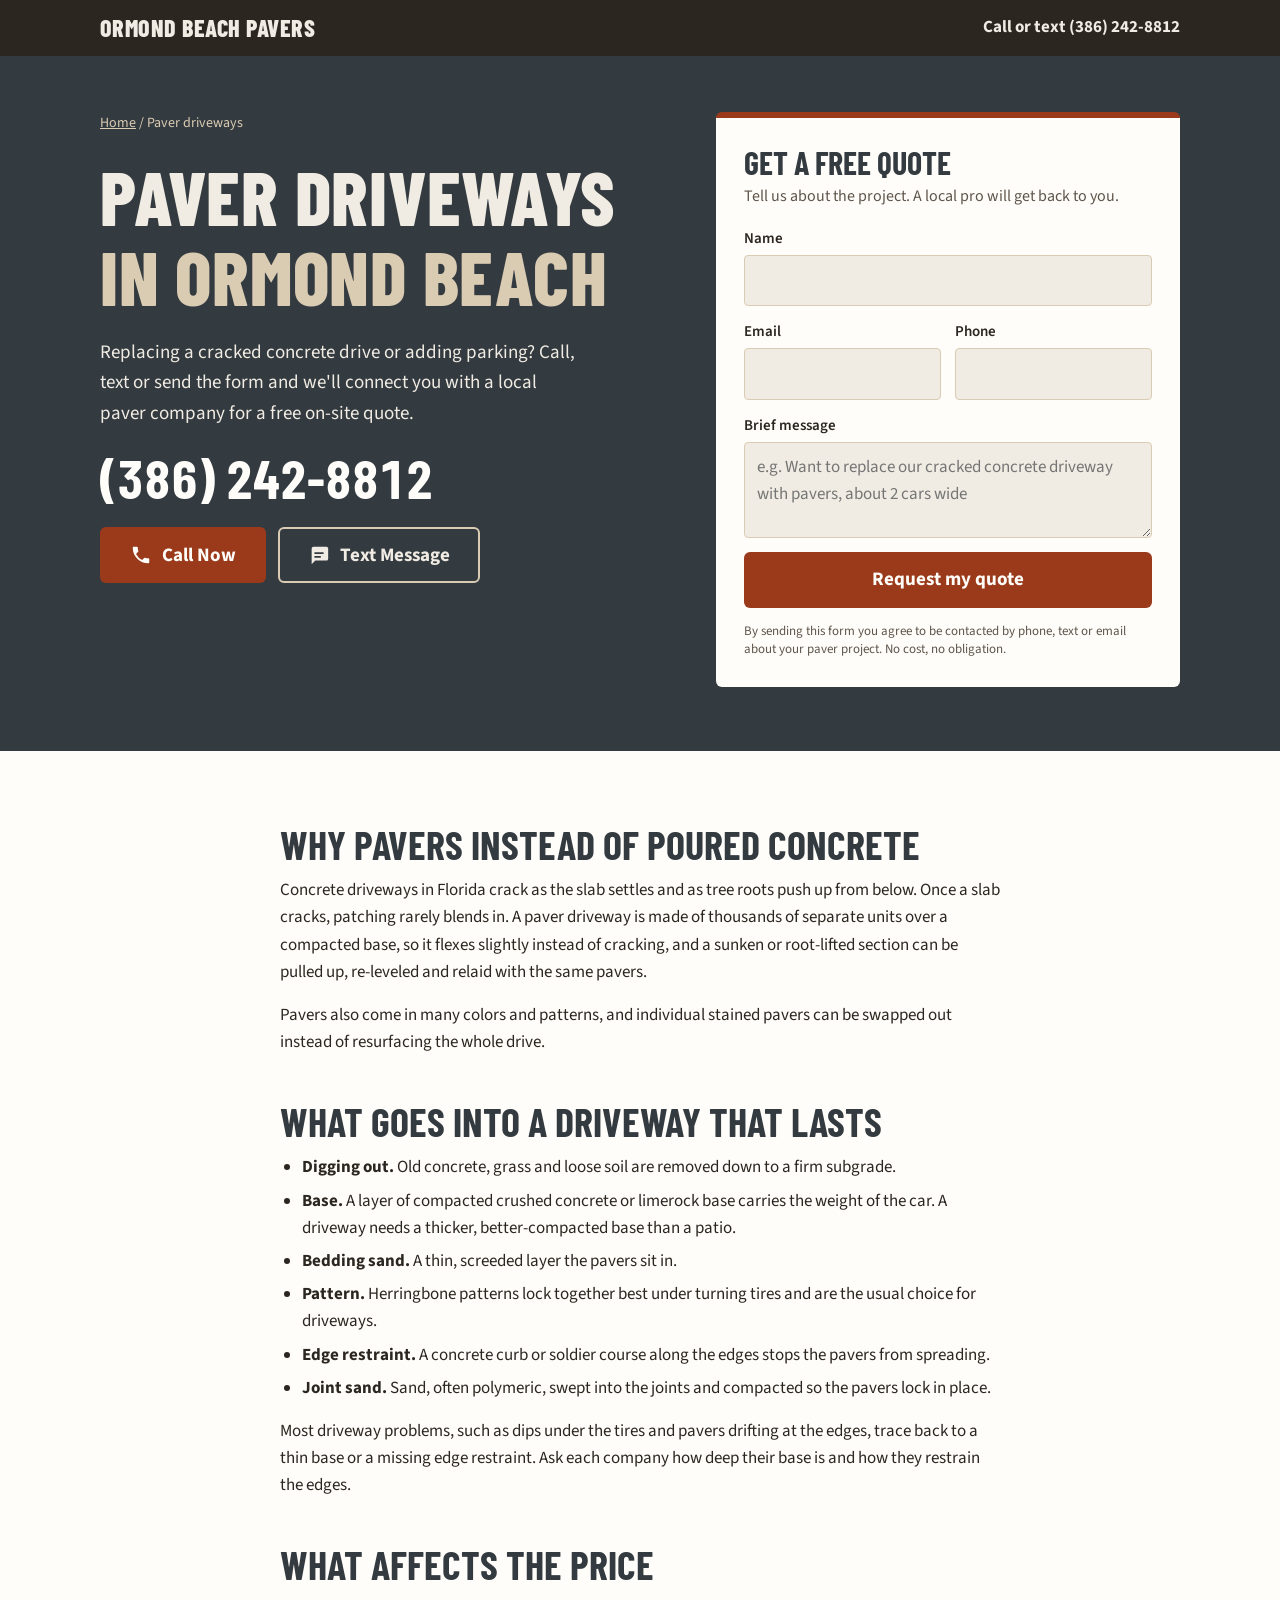
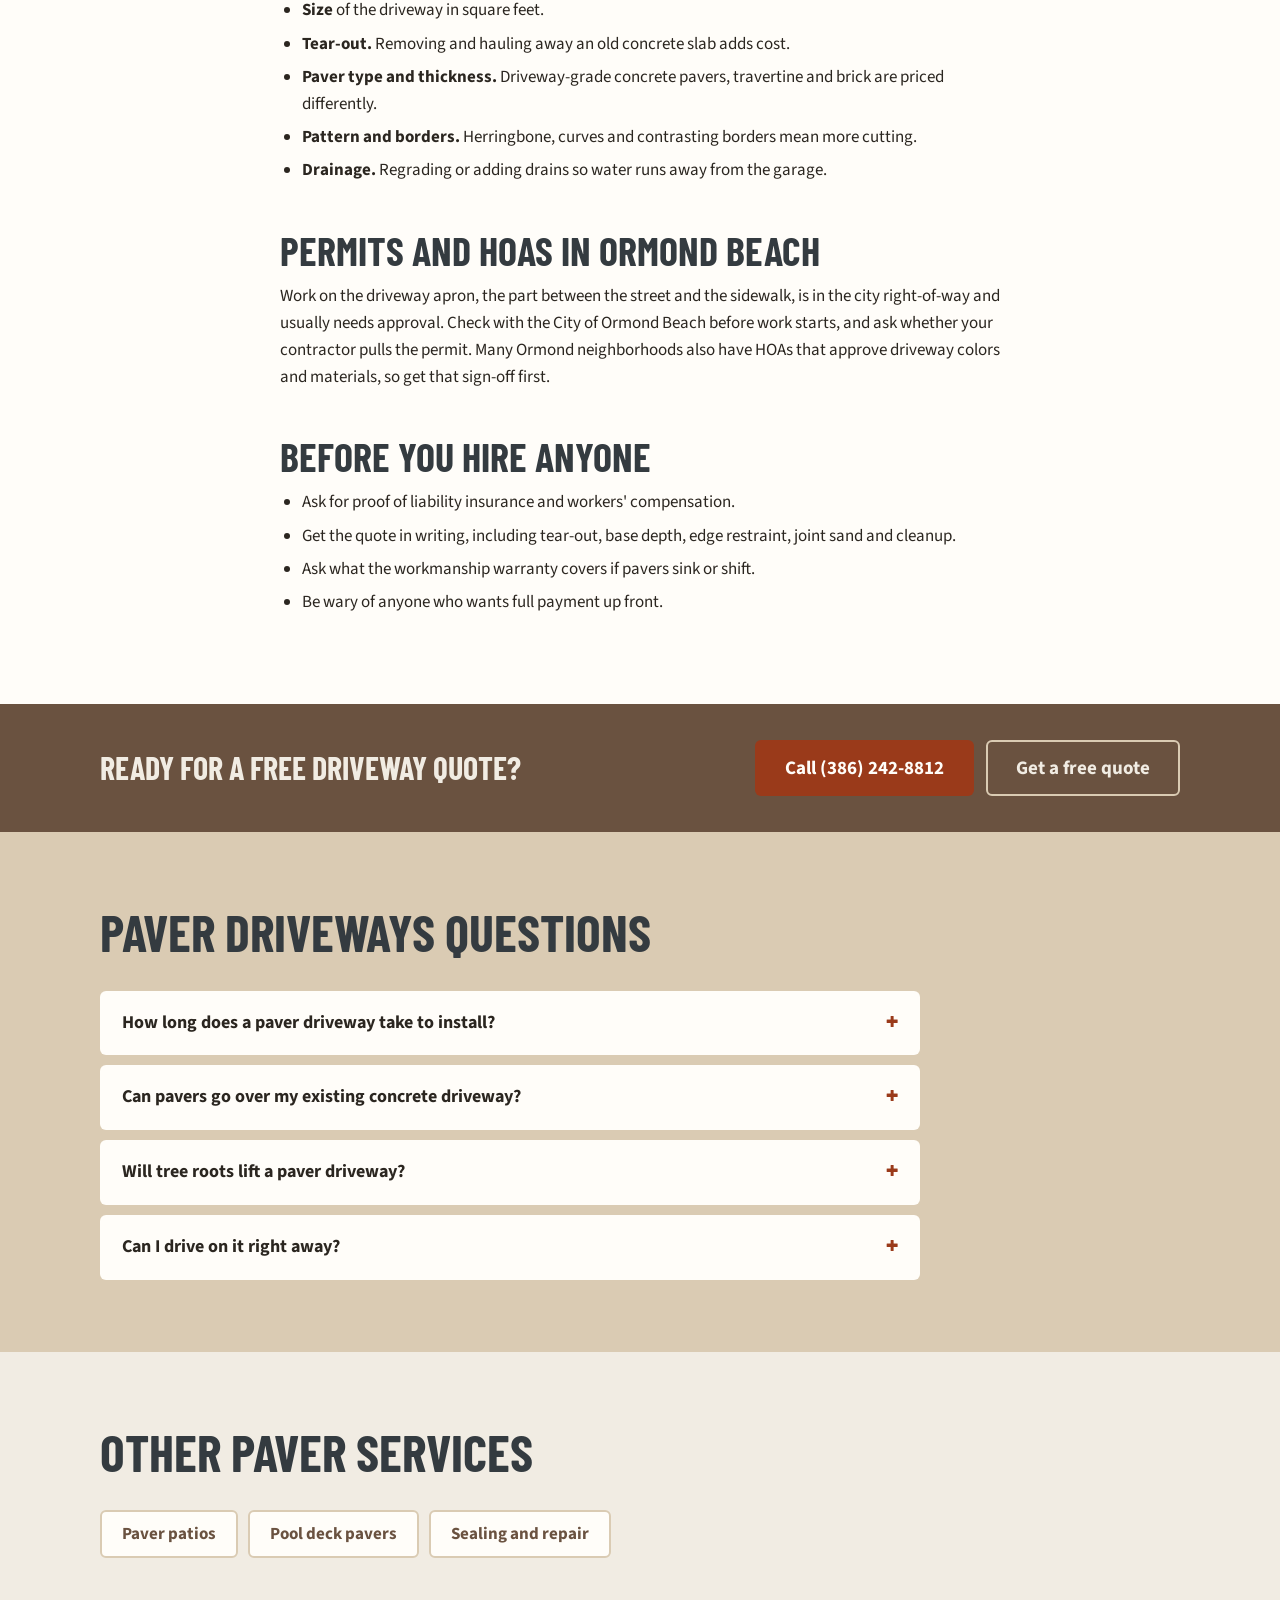
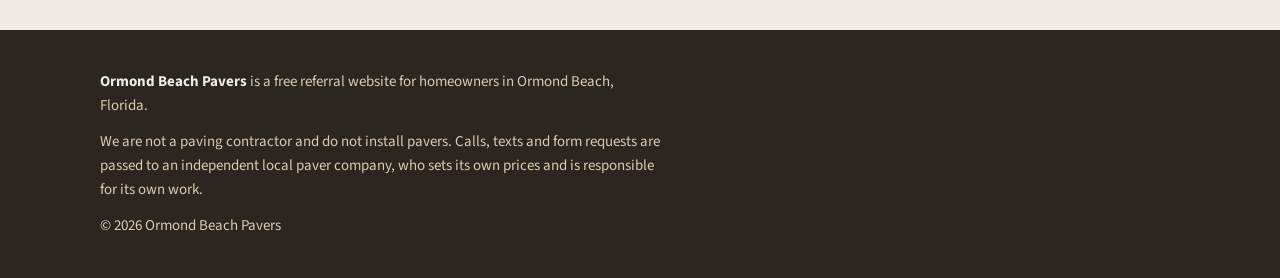
==== paver-driveways/index.html @ f821b0a3 "Add Ormond Beach Pavers site: homepage, four service pages and quote form Homepage plus pages for pa" ====
<!doctype html>
<html lang="en">
<head>
<meta charset="utf-8">
<meta name="viewport" content="width=device-width, initial-scale=1, viewport-fit=cover">
<title>Paver Driveways in Ormond Beach, FL | Free Quotes</title>
<meta name="description" content="Planning a new paver driveway in Ormond Beach? Call or text (386) 242-8812 to get connected with a local paver company for a free on-site quote. New driveways, concrete replacement and extensions.">
<link rel="canonical" href="https://ormondbeachpavers.com/paver-driveways/">
<meta property="og:type" content="website">
<meta property="og:site_name" content="Ormond Beach Pavers">
<meta property="og:title" content="Paver Driveways in Ormond Beach, FL | Free Quotes">
<meta property="og:description" content="Planning a new paver driveway in Ormond Beach? Call or text (386) 242-8812 to get connected with a local paver company for a free on-site quote. New driveways, concrete replacement and extensions.">
<meta property="og:url" content="https://ormondbeachpavers.com/paver-driveways/">
<meta property="og:locale" content="en_US">
<link rel="preconnect" href="https://fonts.googleapis.com">
<link rel="preconnect" href="https://fonts.gstatic.com" crossorigin>
<link rel="stylesheet" href="https://fonts.googleapis.com/css2?family=Barlow+Condensed:wght@600;700;800&family=Source+Sans+3:wght@400;600;700&display=swap">
<link rel="stylesheet" href="/site.css">
<script type="application/ld+json">
{
 "@context": "https://schema.org",
 "@type": "Service",
 "name": "Paver Driveways referrals in Ormond Beach",
 "serviceType": "Paver Driveways",
 "description": "Planning a new paver driveway in Ormond Beach? Call or text (386) 242-8812 to get connected with a local paver company for a free on-site quote. New driveways, concrete replacement and extensions.",
 "url": "https://ormondbeachpavers.com/paver-driveways/",
 "areaServed": {
  "@type": "City",
  "name": "Ormond Beach",
  "containedInPlace": {
   "@type": "State",
   "name": "Florida"
  }
 },
 "provider": {
  "@type": "Organization",
  "name": "Ormond Beach Pavers",
  "url": "https://ormondbeachpavers.com/"
 }
}
</script>
<script type="application/ld+json">
{
 "@context": "https://schema.org",
 "@type": "BreadcrumbList",
 "itemListElement": [
  {
   "@type": "ListItem",
   "position": 1,
   "name": "Home",
   "item": "https://ormondbeachpavers.com/"
  },
  {
   "@type": "ListItem",
   "position": 2,
   "name": "Paver driveways",
   "item": "https://ormondbeachpavers.com/paver-driveways/"
  }
 ]
}
</script>
<script type="application/ld+json">
{
 "@context": "https://schema.org",
 "@type": "FAQPage",
 "mainEntity": [
  {
   "@type": "Question",
   "name": "How long does a paver driveway take to install?",
   "acceptedAnswer": {
    "@type": "Answer",
    "text": "Most residential driveways take a few days once work starts, including tear-out of the old slab. Larger driveways, curved designs and rain delays can stretch that out."
   }
  },
  {
   "@type": "Question",
   "name": "Can pavers go over my existing concrete driveway?",
   "acceptedAnswer": {
    "@type": "Answer",
    "text": "Sometimes. If the slab is sound and level, some companies lay thinner pavers over it with a bonded bed. A cracked or settling slab usually has to come out first, because the pavers will follow the cracks."
   }
  },
  {
   "@type": "Question",
   "name": "Will tree roots lift a paver driveway?",
   "acceptedAnswer": {
    "@type": "Answer",
    "text": "Roots can still push pavers up, but a lifted section can be pulled up, the root problem dealt with, and the same pavers relaid. With concrete, the slab cracks and has to be cut out and patched."
   }
  },
  {
   "@type": "Question",
   "name": "Can I drive on it right away?",
   "acceptedAnswer": {
    "@type": "Answer",
    "text": "Usually yes, once the joint sand is in and compacted. If polymeric sand is used, the company may ask you to keep off it for a day or so while it cures."
   }
  }
 ]
}
</script>
</head>
<body>
<div class="topbar">
  <div class="wrap">
    <a class="brand" href="/">Ormond Beach Pavers</a>
    <a class="top-phone" href="tel:+13862428812">Call or text (386) 242-8812</a>
  </div>
</div>

<header class="hero page">
  <div class="wrap hero-grid">
    <div class="hero-copy">
      <nav class="crumbs" aria-label="Breadcrumb"><a href="/">Home</a> / Paver driveways</nav>
      <h1>Paver Driveways <span>in Ormond Beach</span></h1>
      <p class="lede">Replacing a cracked concrete drive or adding parking? Call, text or send the form and we'll connect you with a local paver company for a free on-site quote.</p>
      <a class="phone" href="tel:+13862428812">(386) 242-8812</a>
      <div class="ctas">
        <a class="btn btn-rust" href="tel:+13862428812">
          <svg viewBox="0 0 24 24" fill="currentColor" aria-hidden="true"><path d="M6.6 10.8a15.1 15.1 0 0 0 6.6 6.6l2.2-2.2a1 1 0 0 1 1-.25 11.4 11.4 0 0 0 3.6.57 1 1 0 0 1 1 1V20a1 1 0 0 1-1 1A17 17 0 0 1 3 4a1 1 0 0 1 1-1h3.5a1 1 0 0 1 1 1c0 1.25.2 2.45.57 3.57a1 1 0 0 1-.25 1z"/></svg>
          Call Now
        </a>
        <a class="btn btn-outline" href="sms:+13862428812">
          <svg viewBox="0 0 24 24" fill="currentColor" aria-hidden="true"><path d="M4 3h16a2 2 0 0 1 2 2v11a2 2 0 0 1-2 2H8l-4 4V5a2 2 0 0 1 2-2zm3 6v2h10V9zm0 4v2h7v-2z"/></svg>
          Text Message
        </a>
      </div>
    </div>

    <div class="quote" id="quote">
      <h2>Get a free quote</h2>
      <p class="sub">Tell us about the project. A local pro will get back to you.</p>
      <form id="lead-form" action="/api/lead" method="post" novalidate>
        <div class="hp" aria-hidden="true"><label for="company">Company</label><input id="company" name="company" type="text" tabindex="-1" autocomplete="off"></div>
        <div class="field">
          <label for="name">Name</label>
          <input id="name" name="name" type="text" autocomplete="name" required>
        </div>
        <div class="row2">
          <div class="field">
            <label for="email">Email</label>
            <input id="email" name="email" type="email" autocomplete="email" required>
          </div>
          <div class="field">
            <label for="phone">Phone</label>
            <input id="phone" name="phone" type="tel" autocomplete="tel" required>
          </div>
        </div>
        <div class="field">
          <label for="message">Brief message</label>
          <textarea id="message" name="message" placeholder="e.g. Want to replace our cracked concrete driveway with pavers, about 2 cars wide"></textarea>
        </div>
        <button class="btn btn-rust" type="submit">Request my quote</button>
        <p class="consent">By sending this form you agree to be contacted by phone, text or email about your paver project. No cost, no obligation.</p>
        <p class="form-msg" id="form-msg" hidden></p>
      </form>
    </div>
  </div>
</header>

<main>
  <section class="block article">
    <div class="wrap prose">
<h2>Why pavers instead of poured concrete</h2>
<p>Concrete driveways in Florida crack as the slab settles and as tree roots push up from below. Once a slab cracks, patching rarely blends in. A paver driveway is made of thousands of separate units over a compacted base, so it flexes slightly instead of cracking, and a sunken or root-lifted section can be pulled up, re-leveled and relaid with the same pavers.</p>
<p>Pavers also come in many colors and patterns, and individual stained pavers can be swapped out instead of resurfacing the whole drive.</p>

<h2>What goes into a driveway that lasts</h2>
<ul>
<li><strong>Digging out.</strong> Old concrete, grass and loose soil are removed down to a firm subgrade.</li>
<li><strong>Base.</strong> A layer of compacted crushed concrete or limerock base carries the weight of the car. A driveway needs a thicker, better-compacted base than a patio.</li>
<li><strong>Bedding sand.</strong> A thin, screeded layer the pavers sit in.</li>
<li><strong>Pattern.</strong> Herringbone patterns lock together best under turning tires and are the usual choice for driveways.</li>
<li><strong>Edge restraint.</strong> A concrete curb or soldier course along the edges stops the pavers from spreading.</li>
<li><strong>Joint sand.</strong> Sand, often polymeric, swept into the joints and compacted so the pavers lock in place.</li>
</ul>
<p>Most driveway problems, such as dips under the tires and pavers drifting at the edges, trace back to a thin base or a missing edge restraint. Ask each company how deep their base is and how they restrain the edges.</p>

<h2>What affects the price</h2>
<ul>
<li><strong>Size</strong> of the driveway in square feet.</li>
<li><strong>Tear-out.</strong> Removing and hauling away an old concrete slab adds cost.</li>
<li><strong>Paver type and thickness.</strong> Driveway-grade concrete pavers, travertine and brick are priced differently.</li>
<li><strong>Pattern and borders.</strong> Herringbone, curves and contrasting borders mean more cutting.</li>
<li><strong>Drainage.</strong> Regrading or adding drains so water runs away from the garage.</li>
</ul>

<h2>Permits and HOAs in Ormond Beach</h2>
<p>Work on the driveway apron, the part between the street and the sidewalk, is in the city right-of-way and usually needs approval. Check with the City of Ormond Beach before work starts, and ask whether your contractor pulls the permit. Many Ormond neighborhoods also have HOAs that approve driveway colors and materials, so get that sign-off first.</p>

<h2>Before you hire anyone</h2>
<ul>
<li>Ask for proof of liability insurance and workers' compensation.</li>
<li>Get the quote in writing, including tear-out, base depth, edge restraint, joint sand and cleanup.</li>
<li>Ask what the workmanship warranty covers if pavers sink or shift.</li>
<li>Be wary of anyone who wants full payment up front.</li>
</ul>
    </div>
  </section>

  <div class="mid-cta">
    <div class="wrap">
      <p>Ready for a free driveway quote?</p>
      <div class="ctas">
        <a class="btn btn-rust" href="tel:+13862428812">Call (386) 242-8812</a>
        <a class="btn btn-outline" href="#quote">Get a free quote</a>
      </div>
    </div>
  </div>

  <section class="block faq">
    <div class="wrap">
      <div class="section-head">
        <h2>Paver Driveways questions</h2>
      </div>
      <div class="faq-list">
        <details>
          <summary>How long does a paver driveway take to install?</summary>
          <p>Most residential driveways take a few days once work starts, including tear-out of the old slab. Larger driveways, curved designs and rain delays can stretch that out.</p>
        </details>
        <details>
          <summary>Can pavers go over my existing concrete driveway?</summary>
          <p>Sometimes. If the slab is sound and level, some companies lay thinner pavers over it with a bonded bed. A cracked or settling slab usually has to come out first, because the pavers will follow the cracks.</p>
        </details>
        <details>
          <summary>Will tree roots lift a paver driveway?</summary>
          <p>Roots can still push pavers up, but a lifted section can be pulled up, the root problem dealt with, and the same pavers relaid. With concrete, the slab cracks and has to be cut out and patched.</p>
        </details>
        <details>
          <summary>Can I drive on it right away?</summary>
          <p>Usually yes, once the joint sand is in and compacted. If polymeric sand is used, the company may ask you to keep off it for a day or so while it cures.</p>
        </details>
      </div>
    </div>
  </section>

  <section class="block other">
    <div class="wrap">
      <div class="section-head">
        <h2>Other paver services</h2>
      </div>
      <ul class="other-list">
        <li><a href="/paver-patios/">Paver patios</a></li>
        <li><a href="/pool-deck-pavers/">Pool deck pavers</a></li>
        <li><a href="/paver-sealing-repair/">Sealing and repair</a></li>
      </ul>
    </div>
  </section>
</main>

<footer>
  <div class="wrap">
    <p><strong>Ormond Beach Pavers</strong> is a free referral website for homeowners in Ormond Beach, Florida.</p>
    <p>We are not a paving contractor and do not install pavers. Calls, texts and form requests are passed to an independent local paver company, who sets its own prices and is responsible for its own work.</p>
    <p>&copy; 2026 Ormond Beach Pavers</p>
  </div>
</footer>

<div class="callbar" aria-label="Contact">
  <a class="btn btn-rust" href="tel:+13862428812">Call Now</a>
  <a class="btn btn-outline" href="sms:+13862428812">Text</a>
</div>

<script src="/form.js" defer></script>
</body>
</html>
---- site.css ----
/* Layout: one strong hero (name, number, CTAs beside the quote form), then services grid, FAQ list, plain disclosure footer. */
:root {
  --cream: #f1ece3;
  --tan: #dacbb3;
  --camel: #b8996f;
  --bark: #6a5240;
  --moss: #4f585d;
  --moss-deep: #343b40;
  --rust: #9a3a1a;
  --rust-hover: #b14822;
  --ink: #2b2620;
  --muted: #5e554b;
  --white: #fffdf9;
  --display: "Barlow Condensed", "Arial Narrow", "Roboto Condensed", sans-serif;
  --body: "Source Sans 3", "Segoe UI", Roboto, Helvetica, Arial, sans-serif;
  --radius: 6px;
  color-scheme: light;
}
* { box-sizing: border-box; }
html { scroll-behavior: smooth; }
@media (prefers-reduced-motion: reduce) { html { scroll-behavior: auto; } }
body { margin: 0; background: var(--cream); color: var(--ink); font: 17px/1.6 var(--body); }
h1, h2, h3 { font-family: var(--display); line-height: 1.05; text-wrap: balance; margin: 0; }
a { color: var(--rust); }
a:focus-visible, button:focus-visible, input:focus-visible, textarea:focus-visible, summary:focus-visible { outline: 3px solid var(--camel); outline-offset: 2px; }
.wrap { max-width: 1120px; margin: 0 auto; padding-inline: 20px; }

/* Hero */
.hero { background: var(--moss-deep); color: var(--cream); padding-block: 56px 64px; }
.hero-grid { display: grid; grid-template-columns: 1.1fr 0.9fr; gap: 48px; align-items: start; }
.hero-copy { min-width: 0; display: flex; flex-direction: column; gap: 22px; }
.eyebrow { font-size: 14px; font-weight: 700; letter-spacing: 0.12em; text-transform: uppercase; color: var(--tan); }
.hero h1 { font-size: clamp(48px, 8vw, 92px); font-weight: 800; text-transform: uppercase; letter-spacing: 0.01em; }
.hero h1 span { display: block; color: var(--tan); }
.phone { font-family: var(--display); font-weight: 700; font-size: clamp(40px, 6.5vw, 68px); color: var(--white); text-decoration: none; line-height: 1; font-variant-numeric: tabular-nums; }
.phone:hover { color: var(--tan); }
.ctas { display: flex; flex-wrap: wrap; gap: 12px; }
.btn { display: inline-flex; align-items: center; justify-content: center; gap: 10px; min-height: 56px; padding: 0 28px; border-radius: var(--radius); font: 700 19px/1 var(--body); text-decoration: none; border: 2px solid transparent; cursor: pointer; white-space: nowrap; }
.btn svg { width: 22px; height: 22px; flex: none; }
.btn-rust { background: var(--rust); color: var(--white); }
.btn-rust:hover { background: var(--rust-hover); }
.btn-outline { background: transparent; color: var(--cream); border-color: var(--tan); }
.btn-outline:hover { background: rgba(218, 203, 179, 0.12); }
.hero-note { font-size: 16px; color: var(--tan); max-width: 46ch; margin: 0; }

/* Form */
.quote { background: var(--white); color: var(--ink); border-radius: var(--radius); padding: 28px; border-top: 6px solid var(--rust); min-width: 0; }
.quote h2 { font-size: 32px; text-transform: uppercase; color: var(--moss-deep); }
.quote p.sub { margin: 4px 0 18px; color: var(--muted); font-size: 16px; }
.quote form { display: grid; gap: 14px; }
.field { display: grid; gap: 4px; }
.field label { font-weight: 600; font-size: 15px; }
.field input, .field textarea { width: 100%; font: inherit; color: var(--ink); background: var(--cream); border: 1px solid var(--tan); border-radius: 4px; padding: 11px 12px; }
.field textarea { min-height: 96px; resize: vertical; }
.row2 { display: grid; grid-template-columns: 1fr 1fr; gap: 14px; }
.quote .btn { width: 100%; }
.consent { font-size: 13px; color: var(--muted); line-height: 1.45; margin: 0; }
.hp { position: absolute; left: -9999px; width: 1px; height: 1px; overflow: hidden; }
.form-msg { font-weight: 600; color: var(--moss-deep); margin: 0; }

/* Sections */
section.block { padding-block: 72px; }
.section-head { display: grid; gap: 8px; margin-bottom: 32px; max-width: 680px; }
.section-head h2 { font-size: clamp(36px, 5vw, 52px); text-transform: uppercase; color: var(--moss-deep); }
.section-head p { margin: 0; color: var(--muted); }

.services { background: var(--cream); }
.svc-grid { display: grid; grid-template-columns: repeat(3, 1fr); gap: 2px; background: var(--tan); border: 2px solid var(--tan); border-radius: var(--radius); overflow: hidden; }
.svc { background: var(--white); padding: 26px 24px; display: grid; gap: 8px; align-content: start; min-width: 0; }
.svc h3 { font-size: 27px; color: var(--bark); text-transform: uppercase; }
.svc p { margin: 0; color: var(--ink); }

.mid-cta { background: var(--bark); color: var(--cream); padding-block: 36px; }
.mid-cta .wrap { display: flex; flex-wrap: wrap; align-items: center; justify-content: space-between; gap: 18px; }
.mid-cta p { margin: 0; font-family: var(--display); font-size: 32px; font-weight: 700; text-transform: uppercase; line-height: 1.1; }

.faq { background: var(--tan); }
.faq-list { display: grid; gap: 10px; max-width: 820px; }
.faq details { background: var(--white); border-radius: var(--radius); padding: 0 22px; }
.faq summary { cursor: pointer; list-style: none; padding: 18px 0; font-weight: 700; font-size: 18px; display: flex; justify-content: space-between; gap: 16px; }
.faq summary::-webkit-details-marker { display: none; }
.faq summary::after { content: "+"; font-family: var(--display); font-size: 28px; line-height: 0.8; color: var(--rust); flex: none; }
.faq details[open] summary::after { content: "\2013"; }
.faq details p { margin: 0 0 18px; max-width: 68ch; }

footer { background: var(--ink); color: var(--tan); padding-block: 40px; font-size: 15px; }
footer .wrap { display: grid; gap: 12px; }
footer strong { color: var(--cream); }
footer a { color: var(--cream); }
footer p { margin: 0; max-width: 80ch; }

/* Sticky mobile call bar */
.callbar { display: none; }

@media (max-width: 900px) {
  .hero-grid { grid-template-columns: 1fr; gap: 36px; }
  .svc-grid { grid-template-columns: 1fr 1fr; }
}
@media (max-width: 600px) {
  body { font-size: 16px; }
  .hero { padding-block: 36px 44px; }
  .ctas .btn { flex: 1 1 140px; padding: 0 16px; }
  .row2, .svc-grid { grid-template-columns: 1fr; }
  .quote { padding: 22px 18px; }
  section.block { padding-block: 52px; }
  .callbar { display: grid; grid-template-columns: 1fr 1fr; gap: 8px; position: fixed; left: 0; right: 0; bottom: 0; padding: 8px 12px calc(8px + env(safe-area-inset-bottom, 0px)); background: var(--moss-deep); z-index: 10; }
  .callbar .btn { min-height: 48px; font-size: 17px; }
  footer { padding-bottom: 96px; }
}

/* Service pages: slim top bar, breadcrumb, readable article body, links to the other services. */
.topbar { background: var(--ink); color: var(--cream); }
.topbar .wrap { display: flex; flex-wrap: wrap; align-items: center; justify-content: space-between; gap: 8px 20px; min-height: 56px; padding-block: 8px; }
.topbar a { color: var(--cream); text-decoration: none; }
.topbar .brand { font-family: var(--display); font-weight: 800; font-size: 24px; text-transform: uppercase; letter-spacing: 0.02em; }
.topbar .top-phone { font-weight: 700; font-variant-numeric: tabular-nums; }
.topbar a:hover { color: var(--tan); }
.crumbs { font-size: 14px; color: var(--tan); }
.crumbs a { color: var(--tan); }
.hero.page h1 { font-size: clamp(42px, 6.5vw, 76px); }
.hero.page .phone { font-size: clamp(36px, 5vw, 54px); }
.lede { font-size: 19px; margin: 0; max-width: 54ch; color: var(--cream); }
.article { background: var(--white); }
.prose { max-width: 760px; }
.prose h2 { font-size: clamp(30px, 4vw, 40px); text-transform: uppercase; color: var(--moss-deep); margin: 44px 0 12px; }
.prose h2:first-child { margin-top: 0; }
.prose p, .prose ul { margin: 0 0 16px; }
.prose ul { padding-left: 22px; }
.prose li { margin-bottom: 6px; }
.svc a { color: inherit; text-decoration: none; display: grid; gap: 8px; }
.svc a:hover h3 { color: var(--rust); }
.svc .more { font-weight: 700; color: var(--rust); }
.other { background: var(--cream); }
.other-list { display: flex; flex-wrap: wrap; gap: 10px; padding: 0; margin: 0; list-style: none; }
.other-list a { display: inline-flex; align-items: center; min-height: 48px; padding: 0 20px; background: var(--white); border: 2px solid var(--tan); border-radius: var(--radius); font-weight: 700; text-decoration: none; color: var(--bark); }
.other-list a:hover { border-color: var(--rust); color: var(--rust); }
@media (max-width: 600px) {
  .topbar .top-phone { display: none; }
  .topbar .brand { font-size: 20px; }
  .lede { font-size: 17px; }
}
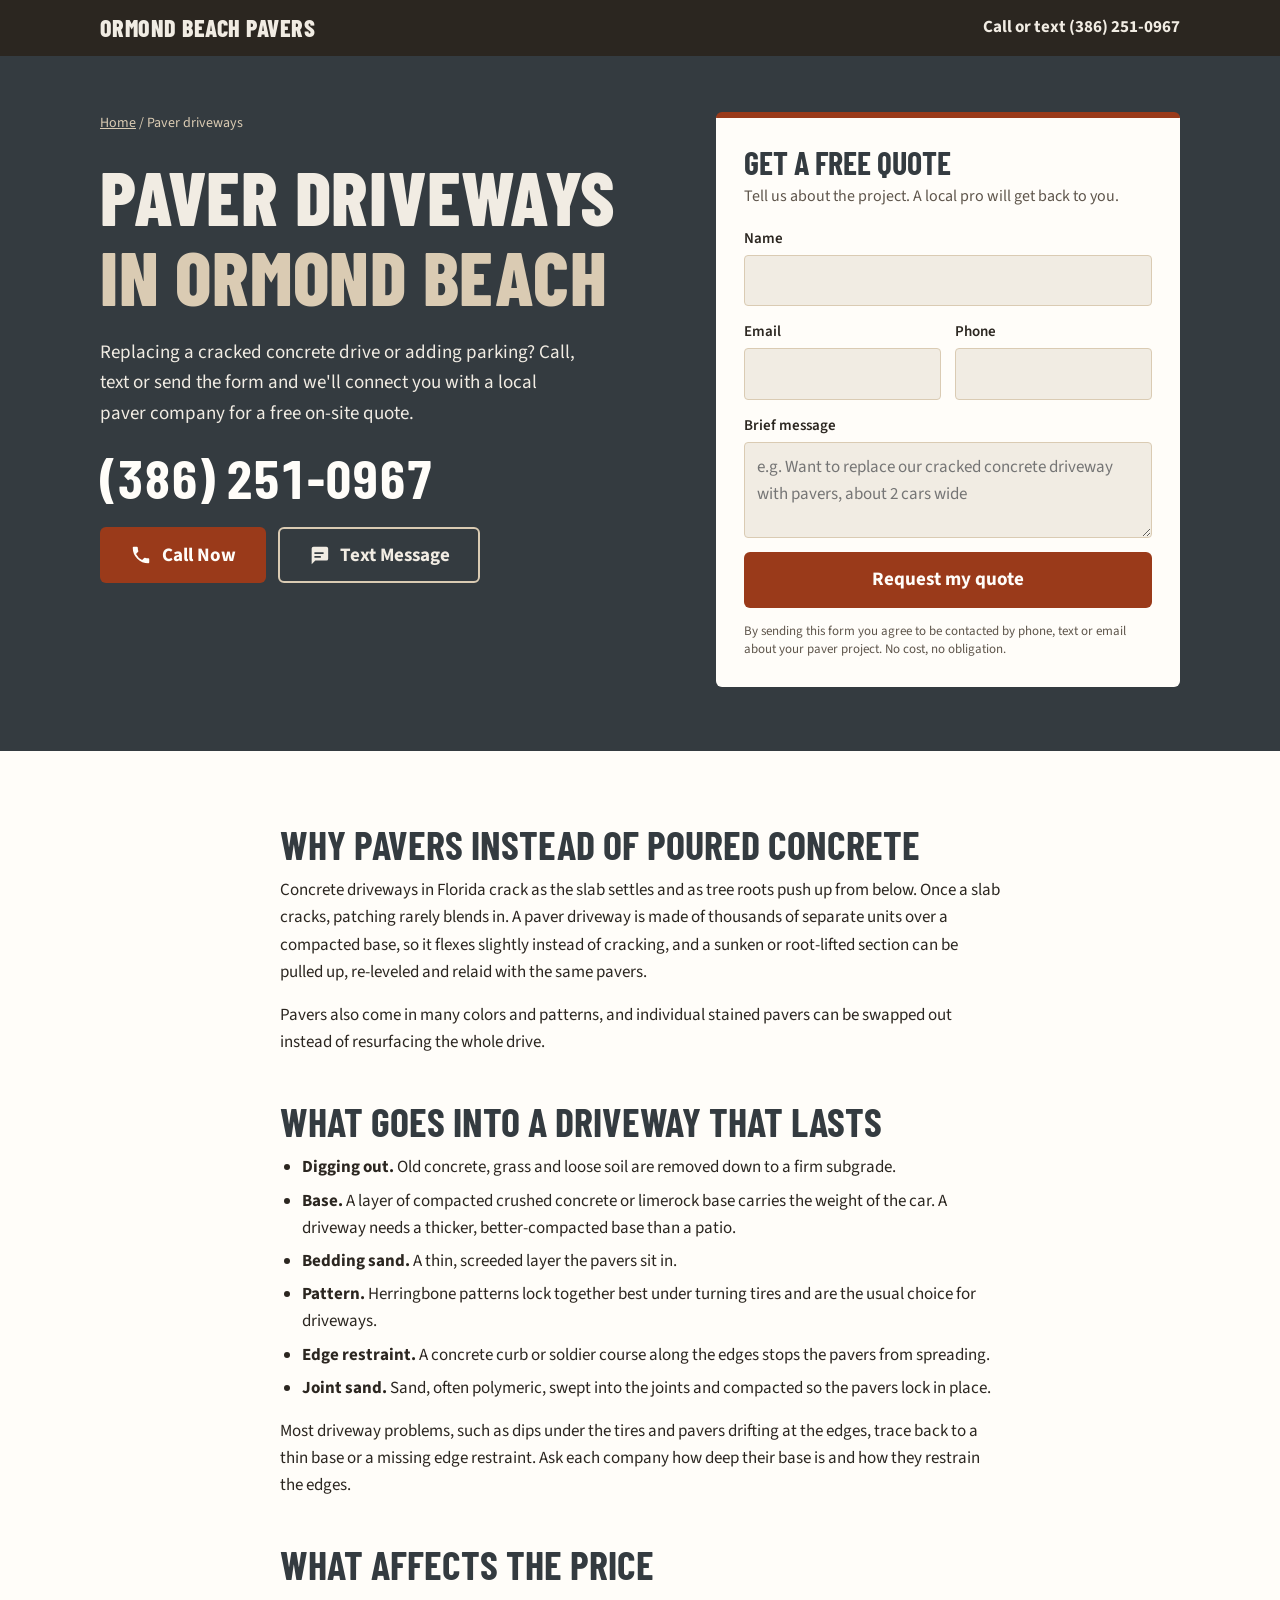
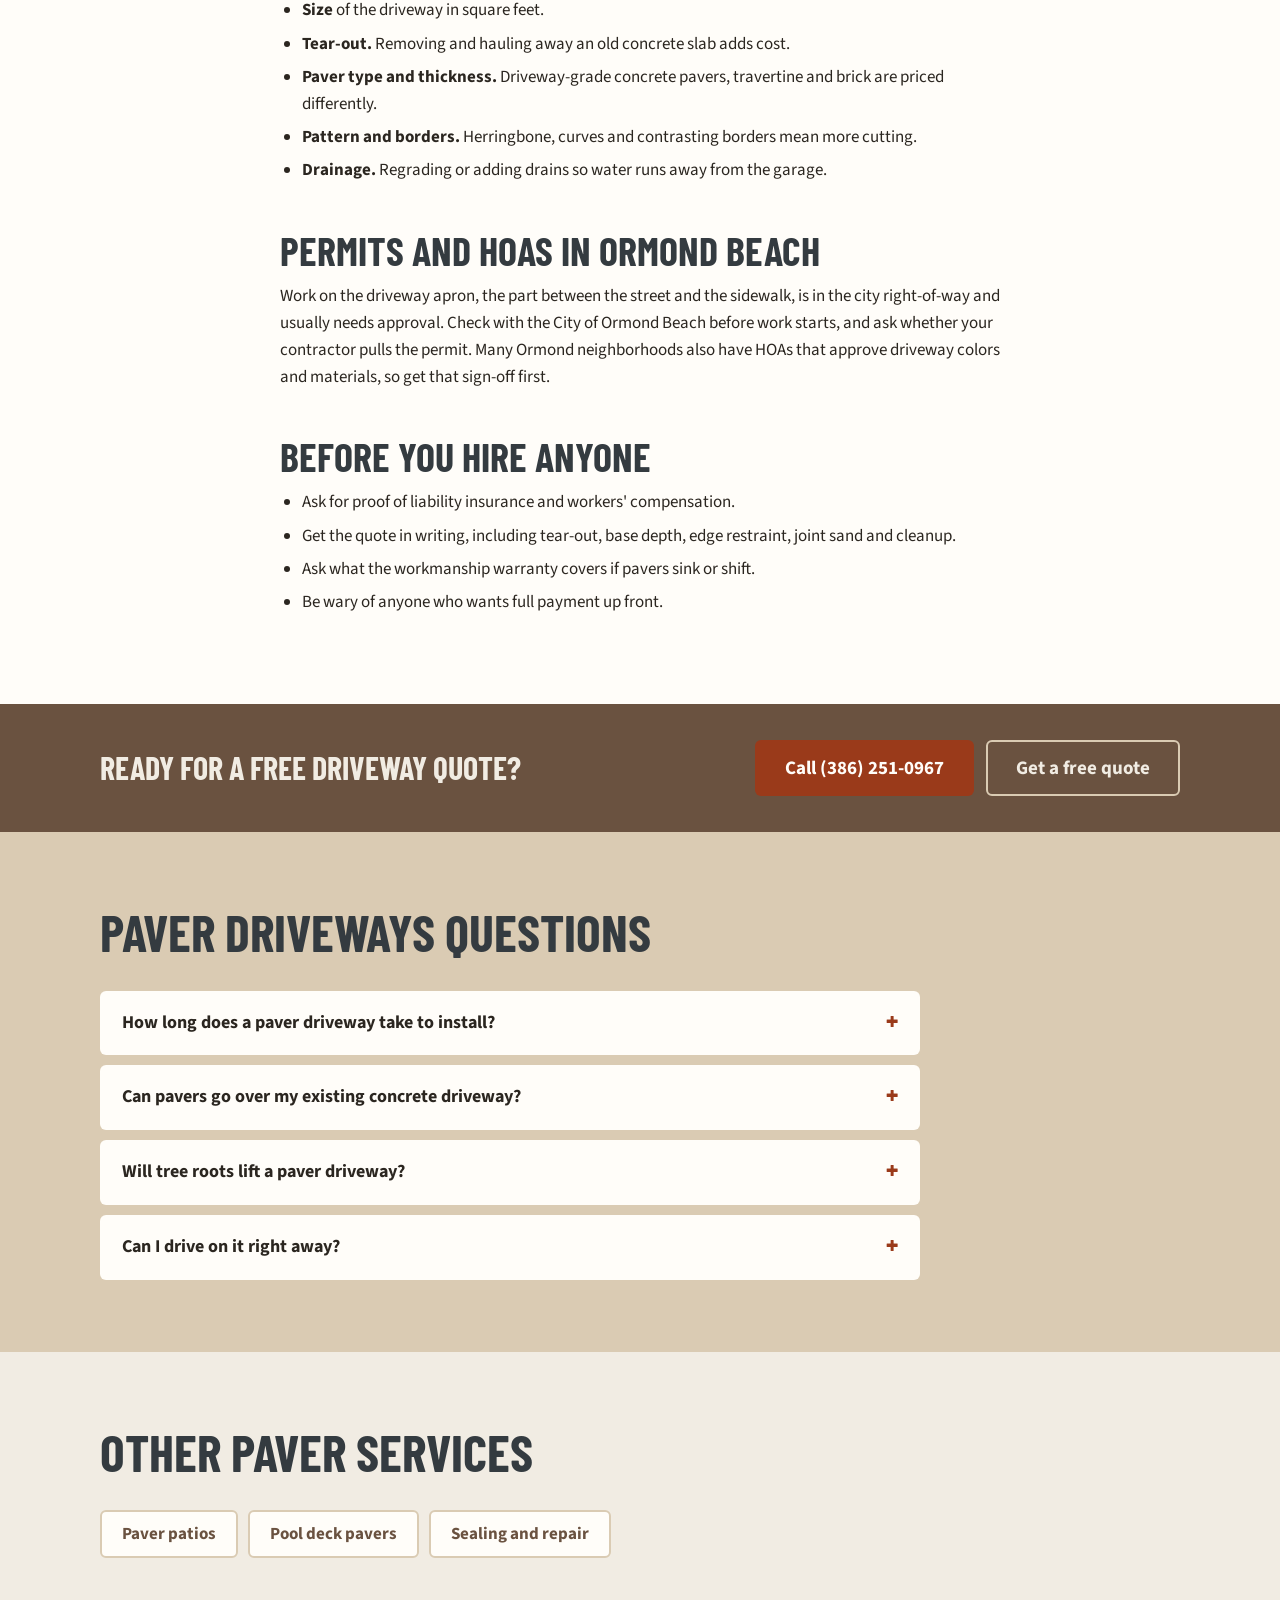
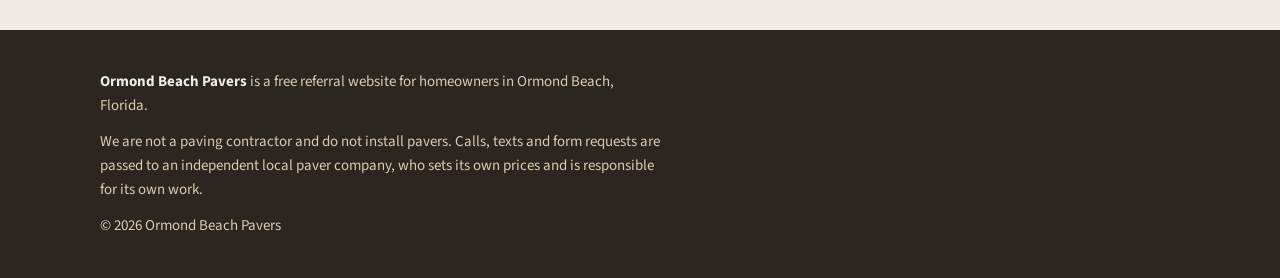
==== commit e371e514: "Use the site's own phone number (386) 251-0967 Co-Authored-By: Claude Opus 5.5 (1M context) <noreply" ====
--- a/paver-driveways/index.html
+++ b/paver-driveways/index.html
@@ -4,12 +4,12 @@
 <meta charset="utf-8">
 <meta name="viewport" content="width=device-width, initial-scale=1, viewport-fit=cover">
 <title>Paver Driveways in Ormond Beach, FL | Free Quotes</title>
-<meta name="description" content="Planning a new paver driveway in Ormond Beach? Call or text (386) 242-8812 to get connected with a local paver company for a free on-site quote. New driveways, concrete replacement and extensions.">
+<meta name="description" content="Planning a new paver driveway in Ormond Beach? Call or text (386) 251-0967 to get connected with a local paver company for a free on-site quote. New driveways, concrete replacement and extensions.">
 <link rel="canonical" href="https://ormondbeachpavers.com/paver-driveways/">
 <meta property="og:type" content="website">
 <meta property="og:site_name" content="Ormond Beach Pavers">
 <meta property="og:title" content="Paver Driveways in Ormond Beach, FL | Free Quotes">
-<meta property="og:description" content="Planning a new paver driveway in Ormond Beach? Call or text (386) 242-8812 to get connected with a local paver company for a free on-site quote. New driveways, concrete replacement and extensions.">
+<meta property="og:description" content="Planning a new paver driveway in Ormond Beach? Call or text (386) 251-0967 to get connected with a local paver company for a free on-site quote. New driveways, concrete replacement and extensions.">
 <meta property="og:url" content="https://ormondbeachpavers.com/paver-driveways/">
 <meta property="og:locale" content="en_US">
 <link rel="preconnect" href="https://fonts.googleapis.com">
@@ -22,7 +22,7 @@
  "@type": "Service",
  "name": "Paver Driveways referrals in Ormond Beach",
  "serviceType": "Paver Driveways",
- "description": "Planning a new paver driveway in Ormond Beach? Call or text (386) 242-8812 to get connected with a local paver company for a free on-site quote. New driveways, concrete replacement and extensions.",
+ "description": "Planning a new paver driveway in Ormond Beach? Call or text (386) 251-0967 to get connected with a local paver company for a free on-site quote. New driveways, concrete replacement and extensions.",
  "url": "https://ormondbeachpavers.com/paver-driveways/",
  "areaServed": {
   "@type": "City",
@@ -104,7 +104,7 @@
 <div class="topbar">
   <div class="wrap">
     <a class="brand" href="/">Ormond Beach Pavers</a>
-    <a class="top-phone" href="tel:+13862428812">Call or text (386) 242-8812</a>
+    <a class="top-phone" href="tel:+13862510967">Call or text (386) 251-0967</a>
   </div>
 </div>
 
@@ -114,13 +114,13 @@
       <nav class="crumbs" aria-label="Breadcrumb"><a href="/">Home</a> / Paver driveways</nav>
       <h1>Paver Driveways <span>in Ormond Beach</span></h1>
       <p class="lede">Replacing a cracked concrete drive or adding parking? Call, text or send the form and we'll connect you with a local paver company for a free on-site quote.</p>
-      <a class="phone" href="tel:+13862428812">(386) 242-8812</a>
+      <a class="phone" href="tel:+13862510967">(386) 251-0967</a>
       <div class="ctas">
-        <a class="btn btn-rust" href="tel:+13862428812">
+        <a class="btn btn-rust" href="tel:+13862510967">
           <svg viewBox="0 0 24 24" fill="currentColor" aria-hidden="true"><path d="M6.6 10.8a15.1 15.1 0 0 0 6.6 6.6l2.2-2.2a1 1 0 0 1 1-.25 11.4 11.4 0 0 0 3.6.57 1 1 0 0 1 1 1V20a1 1 0 0 1-1 1A17 17 0 0 1 3 4a1 1 0 0 1 1-1h3.5a1 1 0 0 1 1 1c0 1.25.2 2.45.57 3.57a1 1 0 0 1-.25 1z"/></svg>
           Call Now
         </a>
-        <a class="btn btn-outline" href="sms:+13862428812">
+        <a class="btn btn-outline" href="sms:+13862510967">
           <svg viewBox="0 0 24 24" fill="currentColor" aria-hidden="true"><path d="M4 3h16a2 2 0 0 1 2 2v11a2 2 0 0 1-2 2H8l-4 4V5a2 2 0 0 1 2-2zm3 6v2h10V9zm0 4v2h7v-2z"/></svg>
           Text Message
         </a>
@@ -202,7 +202,7 @@
     <div class="wrap">
       <p>Ready for a free driveway quote?</p>
       <div class="ctas">
-        <a class="btn btn-rust" href="tel:+13862428812">Call (386) 242-8812</a>
+        <a class="btn btn-rust" href="tel:+13862510967">Call (386) 251-0967</a>
         <a class="btn btn-outline" href="#quote">Get a free quote</a>
       </div>
     </div>
@@ -257,8 +257,8 @@
 </footer>
 
 <div class="callbar" aria-label="Contact">
-  <a class="btn btn-rust" href="tel:+13862428812">Call Now</a>
-  <a class="btn btn-outline" href="sms:+13862428812">Text</a>
+  <a class="btn btn-rust" href="tel:+13862510967">Call Now</a>
+  <a class="btn btn-outline" href="sms:+13862510967">Text</a>
 </div>
 
 <script src="/form.js" defer></script>
